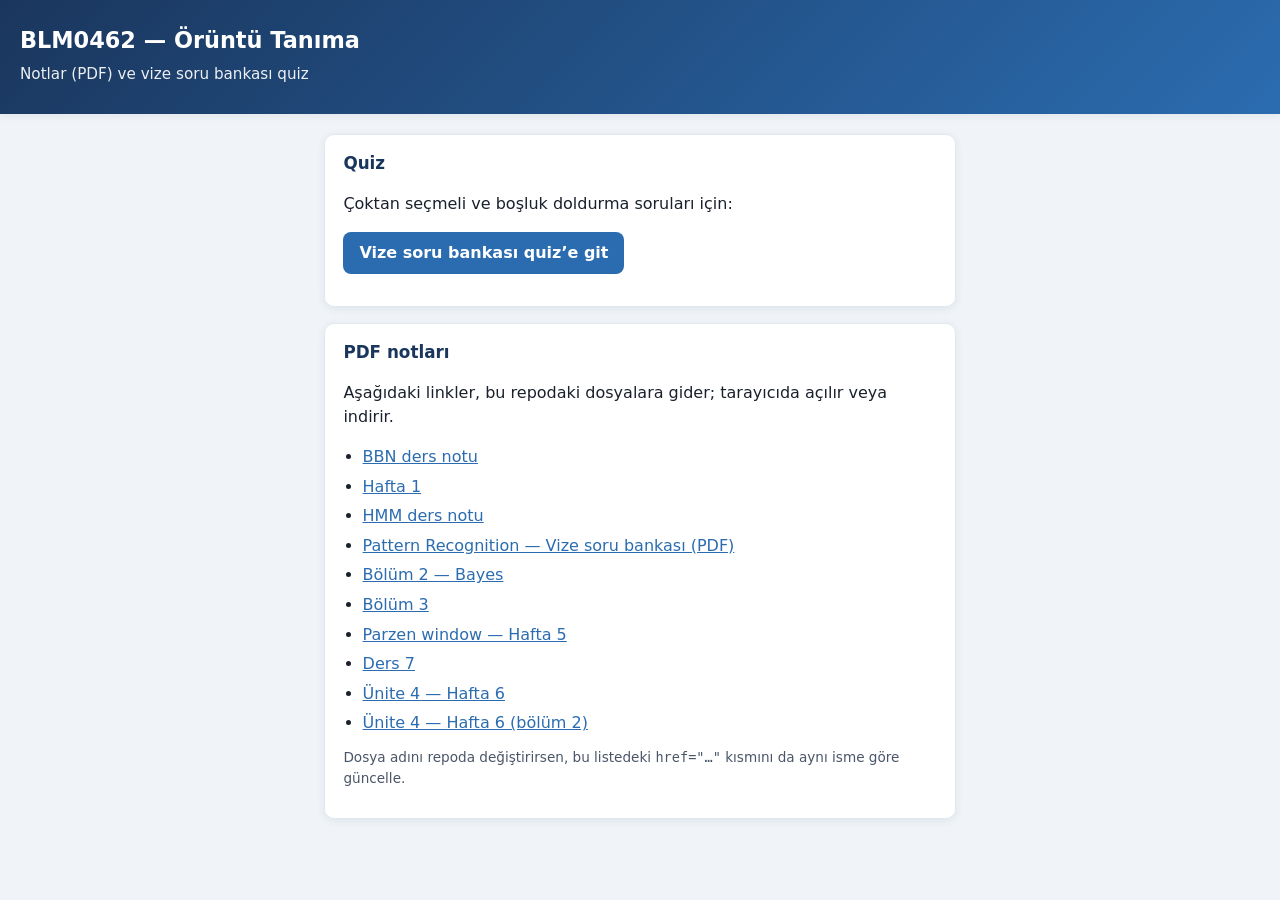
==== index.html @ e46fc5fb "v1" ====
<!DOCTYPE html>
<html lang="tr">
<head>
  <meta charset="UTF-8" />
  <meta name="viewport" content="width=device-width, initial-scale=1" />
  <title>BLM0462 — Örüntü Tanıma</title>
  <style>
    :root {
      --bg: #f0f4f8;
      --primary: #2b6cb0;
      --primary-dark: #1a365d;
      --card: #ffffff;
      --border: #e2e8f0;
      --muted: #4a5568;
      --radius: 10px;
      --shadow: 0 2px 8px rgba(26, 54, 93, 0.08);
    }
    * { box-sizing: border-box; }
    body {
      margin: 0;
      font-family: "Segoe UI", system-ui, -apple-system, sans-serif;
      background: var(--bg);
      color: #1a202c;
      line-height: 1.5;
      font-size: 16px;
    }
    header {
      background: linear-gradient(135deg, var(--primary-dark) 0%, var(--primary) 100%);
      color: #fff;
      padding: 1.5rem 1.25rem 1.75rem;
      box-shadow: var(--shadow);
    }
    header h1 { margin: 0 0 0.35rem; font-size: 1.4rem; }
    header p { margin: 0; opacity: 0.92; font-size: 0.95rem; }
    main { max-width: 42rem; margin: 0 auto; padding: 1.25rem; }
    section {
      background: var(--card);
      border: 1px solid var(--border);
      border-radius: var(--radius);
      padding: 1rem 1.15rem;
      margin-bottom: 1rem;
      box-shadow: var(--shadow);
    }
    section h2 {
      margin: 0 0 0.75rem;
      font-size: 1.05rem;
      color: var(--primary-dark);
    }
    .btn {
      display: inline-block;
      background: var(--primary);
      color: #fff !important;
      text-decoration: none;
      padding: 0.55rem 1rem;
      border-radius: 8px;
      font-weight: 600;
    }
    .btn:hover { filter: brightness(1.05); }
    ul { margin: 0; padding-left: 1.2rem; }
    li { margin: 0.35rem 0; }
    a:not(.btn) { color: var(--primary); }
    .hint { font-size: 0.85rem; color: var(--muted); margin-top: 0.75rem; }
  </style>
</head>
<body>
  <header>
    <h1>BLM0462 — Örüntü Tanıma</h1>
    <p>Notlar (PDF) ve vize soru bankası quiz</p>
  </header>
  <main>
    <section>
      <h2>Quiz</h2>
      <p>Çoktan seçmeli ve boşluk doldurma soruları için:</p>
      <p><a class="btn" href="quiz-web/index.html">Vize soru bankası quiz’e git</a></p>
    </section>
    <section>
      <h2>PDF notları</h2>
      <p>Aşağıdaki linkler, bu repodaki dosyalara gider; tarayıcıda açılır veya indirir.</p>
      <ul>
        <li><a href="BBN_Ders_Notu%20(2).pdf">BBN ders notu</a></li>
        <li><a href="BLM0462 Örüntü Tanıma - Hafta 1_v2.pdf">Hafta 1</a></li>
        <li><a href="HMM_Ders_Notu%20(2).pdf">HMM ders notu</a></li>
        <li><a href="Pattern_Recognition_Vize_Soru_Bankasi.pdf">Pattern Recognition — Vize soru bankası (PDF)</a></li>
        <li><a href="blm0462_chapter2_bayes.pdf">Bölüm 2 — Bayes</a></li>
        <li><a href="blm0462_chapter3.pdf">Bölüm 3</a></li>
        <li><a href="parzen_window_hafta5_v2.pdf">Parzen window — Hafta 5</a></li>
        <li><a href="ttb-Lecture7v2%20(3).pdf">Ders 7</a></li>
        <li><a href="Unite4_hafta6%20(2).pdf">Ünite 4 — Hafta 6</a></li>
        <li><a href="Unite4_hafta6-part2%20(2).pdf">Ünite 4 — Hafta 6 (bölüm 2)</a></li>
      </ul>
      <p class="hint">Dosya adını repoda değiştirirsen, bu listedeki <code>href=&quot;…&quot;</code> kısmını da aynı isme göre güncelle.</p>
    </section>
  </main>
</body>
</html>
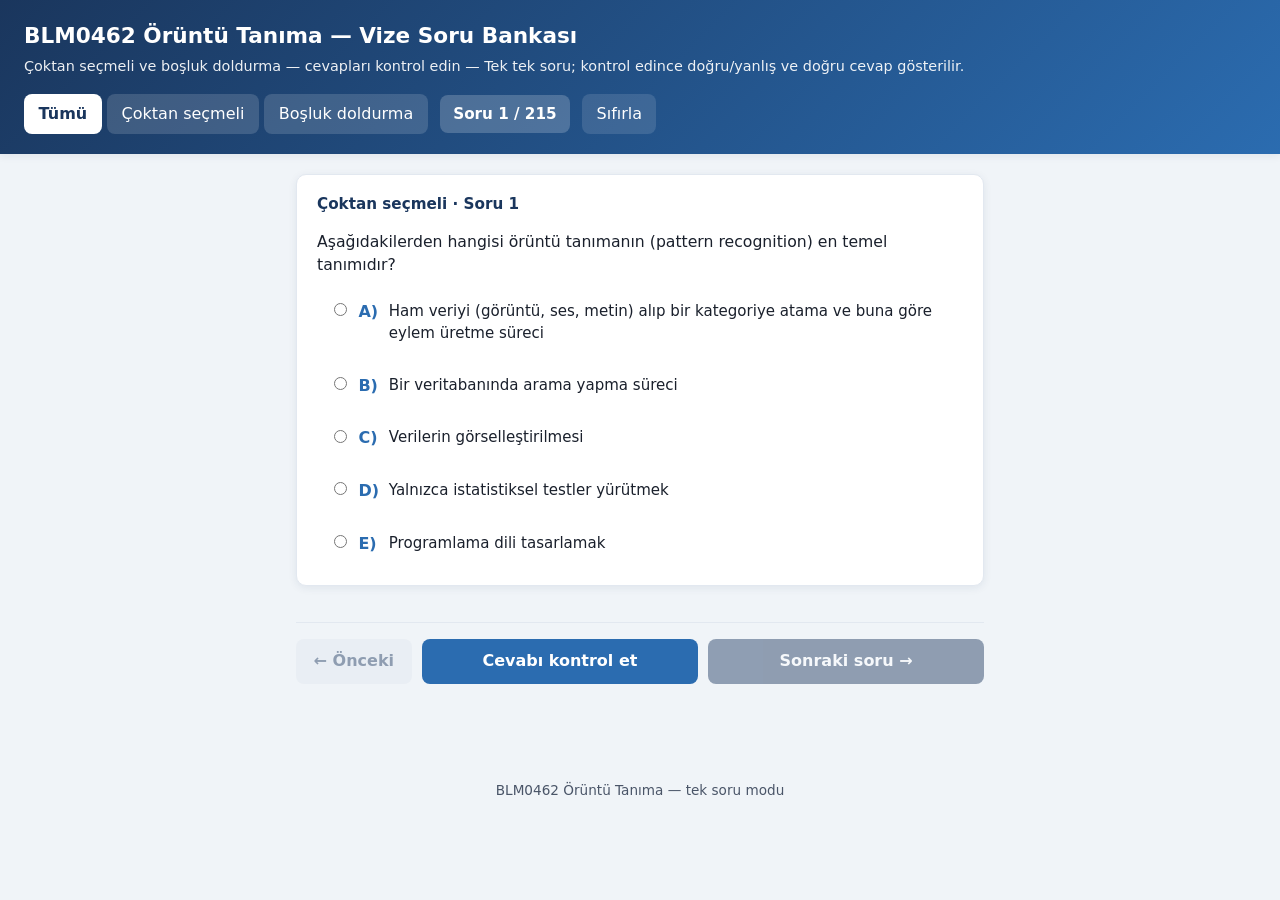
==== commit 63c3a25f: "Repo sadece GitHub Pages quiz: dosyalar kökte, PDF ve script kaldırıldı Made-with: Cursor" ====
--- a/index.html
+++ b/index.html
@@ -3,93 +3,31 @@
 <head>
   <meta charset="UTF-8" />
   <meta name="viewport" content="width=device-width, initial-scale=1" />
-  <title>BLM0462 — Örüntü Tanıma</title>
-  <style>
-    :root {
-      --bg: #f0f4f8;
-      --primary: #2b6cb0;
-      --primary-dark: #1a365d;
-      --card: #ffffff;
-      --border: #e2e8f0;
-      --muted: #4a5568;
-      --radius: 10px;
-      --shadow: 0 2px 8px rgba(26, 54, 93, 0.08);
-    }
-    * { box-sizing: border-box; }
-    body {
-      margin: 0;
-      font-family: "Segoe UI", system-ui, -apple-system, sans-serif;
-      background: var(--bg);
-      color: #1a202c;
-      line-height: 1.5;
-      font-size: 16px;
-    }
-    header {
-      background: linear-gradient(135deg, var(--primary-dark) 0%, var(--primary) 100%);
-      color: #fff;
-      padding: 1.5rem 1.25rem 1.75rem;
-      box-shadow: var(--shadow);
-    }
-    header h1 { margin: 0 0 0.35rem; font-size: 1.4rem; }
-    header p { margin: 0; opacity: 0.92; font-size: 0.95rem; }
-    main { max-width: 42rem; margin: 0 auto; padding: 1.25rem; }
-    section {
-      background: var(--card);
-      border: 1px solid var(--border);
-      border-radius: var(--radius);
-      padding: 1rem 1.15rem;
-      margin-bottom: 1rem;
-      box-shadow: var(--shadow);
-    }
-    section h2 {
-      margin: 0 0 0.75rem;
-      font-size: 1.05rem;
-      color: var(--primary-dark);
-    }
-    .btn {
-      display: inline-block;
-      background: var(--primary);
-      color: #fff !important;
-      text-decoration: none;
-      padding: 0.55rem 1rem;
-      border-radius: 8px;
-      font-weight: 600;
-    }
-    .btn:hover { filter: brightness(1.05); }
-    ul { margin: 0; padding-left: 1.2rem; }
-    li { margin: 0.35rem 0; }
-    a:not(.btn) { color: var(--primary); }
-    .hint { font-size: 0.85rem; color: var(--muted); margin-top: 0.75rem; }
-  </style>
+  <title>BLM0462 — Vize Soru Bankası Quiz</title>
+  <link rel="stylesheet" href="styles.css" />
 </head>
 <body>
-  <header>
-    <h1>BLM0462 — Örüntü Tanıma</h1>
-    <p>Notlar (PDF) ve vize soru bankası quiz</p>
+  <header class="app-header">
+    <h1 id="app-title">Yükleniyor…</h1>
+    <p id="app-subtitle"></p>
+    <div class="toolbar">
+      <div class="filter-group" role="tablist" aria-label="Soru türü">
+        <button type="button" data-filter="all" class="active">Tümü</button>
+        <button type="button" data-filter="mcq">Çoktan seçmeli</button>
+        <button type="button" data-filter="fib">Boşluk doldurma</button>
+      </div>
+      <span class="progress-badge" id="progress">—</span>
+      <button type="button" class="btn-ghost" id="btn-reset">Sıfırla</button>
+    </div>
   </header>
-  <main>
-    <section>
-      <h2>Quiz</h2>
-      <p>Çoktan seçmeli ve boşluk doldurma soruları için:</p>
-      <p><a class="btn" href="quiz-web/index.html">Vize soru bankası quiz’e git</a></p>
-    </section>
-    <section>
-      <h2>PDF notları</h2>
-      <p>Aşağıdaki linkler, bu repodaki dosyalara gider; tarayıcıda açılır veya indirir.</p>
-      <ul>
-        <li><a href="BBN_Ders_Notu%20(2).pdf">BBN ders notu</a></li>
-        <li><a href="BLM0462 Örüntü Tanıma - Hafta 1_v2.pdf">Hafta 1</a></li>
-        <li><a href="HMM_Ders_Notu%20(2).pdf">HMM ders notu</a></li>
-        <li><a href="Pattern_Recognition_Vize_Soru_Bankasi.pdf">Pattern Recognition — Vize soru bankası (PDF)</a></li>
-        <li><a href="blm0462_chapter2_bayes.pdf">Bölüm 2 — Bayes</a></li>
-        <li><a href="blm0462_chapter3.pdf">Bölüm 3</a></li>
-        <li><a href="parzen_window_hafta5_v2.pdf">Parzen window — Hafta 5</a></li>
-        <li><a href="ttb-Lecture7v2%20(3).pdf">Ders 7</a></li>
-        <li><a href="Unite4_hafta6%20(2).pdf">Ünite 4 — Hafta 6</a></li>
-        <li><a href="Unite4_hafta6-part2%20(2).pdf">Ünite 4 — Hafta 6 (bölüm 2)</a></li>
-      </ul>
-      <p class="hint">Dosya adını repoda değiştirirsen, bu listedeki <code>href=&quot;…&quot;</code> kısmını da aynı isme göre güncelle.</p>
-    </section>
-  </main>
+
+  <main id="quiz-main" class="quiz-main-single"></main>
+
+  <footer>
+    BLM0462 Örüntü Tanıma — tek soru modu
+  </footer>
+
+  <script src="questions-data.js"></script>
+  <script src="app.js"></script>
 </body>
 </html>
--- a/styles.css
+++ b/styles.css
@@ -0,0 +1,476 @@
+/* BLM0462 — Vize Quiz */
+:root {
+  --bg: #f0f4f8;
+  --card: #ffffff;
+  --primary: #2b6cb0;
+  --primary-dark: #1a365d;
+  --success: #276749;
+  --success-bg: #c6f6d5;
+  --error: #c53030;
+  --error-bg: #fed7d7;
+  --muted: #4a5568;
+  --border: #e2e8f0;
+  --radius: 10px;
+  --shadow: 0 2px 8px rgba(26, 54, 93, 0.08);
+}
+
+*,
+*::before,
+*::after {
+  box-sizing: border-box;
+}
+
+html {
+  scroll-behavior: smooth;
+}
+
+body {
+  margin: 0;
+  font-family: "Segoe UI", system-ui, -apple-system, sans-serif;
+  background: var(--bg);
+  color: #1a202c;
+  line-height: 1.5;
+  font-size: 16px;
+}
+
+.app-header {
+  background: linear-gradient(135deg, var(--primary-dark) 0%, var(--primary) 100%);
+  color: #fff;
+  padding: 1.25rem 1.5rem;
+  position: sticky;
+  top: 0;
+  z-index: 100;
+  box-shadow: var(--shadow);
+}
+
+.app-header h1 {
+  margin: 0 0 0.25rem;
+  font-size: 1.35rem;
+  font-weight: 700;
+}
+
+.app-header p {
+  margin: 0;
+  opacity: 0.92;
+  font-size: 0.9rem;
+}
+
+.toolbar {
+  display: flex;
+  flex-wrap: wrap;
+  gap: 0.75rem;
+  align-items: center;
+  margin-top: 1rem;
+}
+
+.filter-group {
+  display: flex;
+  flex-wrap: wrap;
+  gap: 0.35rem;
+}
+
+.filter-group button,
+.toolbar button {
+  font: inherit;
+  cursor: pointer;
+  border: none;
+  border-radius: 8px;
+  padding: 0.5rem 0.9rem;
+  transition: background 0.15s, transform 0.05s;
+}
+
+.filter-group button {
+  background: rgba(255, 255, 255, 0.15);
+  color: #fff;
+}
+
+.filter-group button:hover {
+  background: rgba(255, 255, 255, 0.28);
+}
+
+.filter-group button.active {
+  background: #fff;
+  color: var(--primary-dark);
+  font-weight: 600;
+}
+
+.btn-primary {
+  background: #fff !important;
+  color: var(--primary-dark) !important;
+  font-weight: 600;
+}
+
+.btn-primary:hover {
+  filter: brightness(0.97);
+}
+
+.btn-ghost {
+  background: rgba(255, 255, 255, 0.12) !important;
+  color: #fff !important;
+}
+
+.stats {
+  margin-left: auto;
+  font-size: 0.88rem;
+  opacity: 0.95;
+}
+
+.stats strong {
+  font-weight: 700;
+}
+
+.progress-badge {
+  background: rgba(255, 255, 255, 0.2);
+  padding: 0.45rem 0.85rem;
+  border-radius: 8px;
+  font-size: 0.95rem;
+  font-weight: 700;
+}
+
+.quiz-main-single {
+  max-width: 720px;
+}
+
+.single-wrap {
+  display: flex;
+  flex-direction: column;
+  gap: 0;
+}
+
+.feedback-panel {
+  margin-top: 1rem;
+  padding: 1rem 1.15rem;
+  border-radius: var(--radius);
+  border: 2px solid var(--border);
+  box-shadow: var(--shadow);
+}
+
+.feedback-panel.hidden {
+  display: none;
+}
+
+.feedback-panel.feedback-ok {
+  background: var(--success-bg);
+  border-color: var(--success);
+}
+
+.feedback-panel.feedback-bad {
+  background: var(--error-bg);
+  border-color: var(--error);
+}
+
+.feedback-title {
+  margin: 0 0 0.5rem;
+  font-size: 1.25rem;
+  font-weight: 700;
+}
+
+.feedback-panel.feedback-ok .feedback-title {
+  color: var(--success);
+}
+
+.feedback-panel.feedback-bad .feedback-title {
+  color: var(--error);
+}
+
+.feedback-correct {
+  margin: 0.35rem 0 0;
+  font-size: 1rem;
+}
+
+.feedback-correct-label {
+  margin: 0.5rem 0 0.25rem;
+  font-size: 0.95rem;
+  font-weight: 600;
+}
+
+.feedback-list {
+  margin: 0.25rem 0 0;
+  padding-left: 1.25rem;
+}
+
+.feedback-note {
+  margin: 0.65rem 0 0;
+  font-size: 0.92rem;
+  color: var(--muted);
+}
+
+.nav-row {
+  display: flex;
+  flex-wrap: wrap;
+  gap: 0.65rem;
+  margin-top: 1.25rem;
+  padding-top: 1rem;
+  border-top: 1px solid var(--border);
+}
+
+.btn-nav {
+  font: inherit;
+  cursor: pointer;
+  border: none;
+  border-radius: 8px;
+  padding: 0.65rem 1.1rem;
+  font-weight: 600;
+  transition: opacity 0.15s, transform 0.05s;
+}
+
+.btn-nav:disabled {
+  opacity: 0.45;
+  cursor: not-allowed;
+}
+
+.btn-prev {
+  background: #e2e8f0;
+  color: var(--primary-dark);
+}
+
+.btn-check {
+  background: var(--primary);
+  color: #fff;
+  flex: 1;
+  min-width: 160px;
+}
+
+.btn-next {
+  background: var(--primary-dark);
+  color: #fff;
+  flex: 1;
+  min-width: 160px;
+}
+
+.btn-nav:not(:disabled):hover {
+  filter: brightness(1.05);
+}
+
+.empty-msg {
+  padding: 2rem;
+  text-align: center;
+  color: var(--muted);
+}
+
+.card-single {
+  margin-bottom: 0;
+}
+
+.result-banner {
+  display: none;
+  margin: 1rem 1.5rem 0;
+  padding: 1rem 1.25rem;
+  border-radius: var(--radius);
+  background: var(--card);
+  border: 2px solid var(--primary);
+  box-shadow: var(--shadow);
+}
+
+.result-banner.visible {
+  display: block;
+}
+
+.result-banner h2 {
+  margin: 0 0 0.5rem;
+  font-size: 1.1rem;
+  color: var(--primary-dark);
+}
+
+.result-grid {
+  display: grid;
+  grid-template-columns: repeat(auto-fill, minmax(140px, 1fr));
+  gap: 0.75rem;
+}
+
+.result-item {
+  padding: 0.6rem 0.75rem;
+  border-radius: 8px;
+  font-size: 0.92rem;
+}
+
+.result-item.ok {
+  background: var(--success-bg);
+  color: var(--success);
+}
+
+.result-item.bad {
+  background: var(--error-bg);
+  color: var(--error);
+}
+
+main {
+  max-width: 880px;
+  margin: 0 auto;
+  padding: 1.25rem 1rem 4rem;
+}
+
+.section-title {
+  font-size: 1.05rem;
+  color: var(--primary);
+  margin: 2rem 0 1rem;
+  padding-bottom: 0.35rem;
+  border-bottom: 2px solid var(--border);
+}
+
+.section-title:first-of-type {
+  margin-top: 0.5rem;
+}
+
+.card {
+  background: var(--card);
+  border-radius: var(--radius);
+  padding: 1.15rem 1.25rem;
+  margin-bottom: 1rem;
+  box-shadow: var(--shadow);
+  border: 1px solid var(--border);
+}
+
+.card.hidden {
+  display: none;
+}
+
+.card h3 {
+  margin: 0 0 0.85rem;
+  font-size: 0.95rem;
+  font-weight: 600;
+  color: var(--primary-dark);
+}
+
+.q-text {
+  margin: 0 0 0.75rem;
+  font-size: 0.98rem;
+}
+
+.options {
+  display: flex;
+  flex-direction: column;
+  gap: 0.45rem;
+}
+
+.option {
+  display: flex;
+  align-items: flex-start;
+  gap: 0.5rem;
+  padding: 0.55rem 0.65rem;
+  border-radius: 8px;
+  cursor: pointer;
+  border: 2px solid transparent;
+  transition: background 0.12s, border-color 0.12s;
+}
+
+.option:hover {
+  background: #f7fafc;
+}
+
+.option input {
+  margin-top: 0.2rem;
+  flex-shrink: 0;
+}
+
+.option span.label {
+  font-weight: 600;
+  color: var(--primary);
+  min-width: 1.4rem;
+}
+
+.option span.text {
+  flex: 1;
+  font-size: 0.94rem;
+}
+
+/* Sonuç durumları */
+.card.checked .option {
+  cursor: default;
+}
+
+.card.checked .option.selected.correct {
+  background: var(--success-bg);
+  border-color: var(--success);
+}
+
+.card.checked .option.selected.wrong {
+  background: var(--error-bg);
+  border-color: var(--error);
+}
+
+.card.checked .option.correct-answer:not(.selected) {
+  background: #e6fffa;
+  border-color: #38a169;
+  border-style: dashed;
+}
+
+.fib-line {
+  display: flex;
+  flex-wrap: wrap;
+  align-items: center;
+  gap: 0.35rem 0.5rem;
+  font-size: 0.96rem;
+  line-height: 1.65;
+}
+
+.fib-line input.fib-input {
+  min-width: 120px;
+  flex: 1 1 140px;
+  max-width: 100%;
+  padding: 0.4rem 0.55rem;
+  font: inherit;
+  border: 2px solid var(--border);
+  border-radius: 6px;
+}
+
+.fib-line input.fib-input:focus {
+  outline: none;
+  border-color: var(--primary);
+}
+
+.card.checked .fib-input.correct {
+  border-color: var(--success);
+  background: var(--success-bg);
+}
+
+.card.checked .fib-input.wrong {
+  border-color: var(--error);
+  background: var(--error-bg);
+}
+
+.explanation {
+  margin-top: 0.75rem;
+  padding: 0.65rem 0.75rem;
+  background: #edf2f7;
+  border-radius: 8px;
+  font-size: 0.88rem;
+  color: var(--muted);
+  display: none;
+}
+
+.card.checked .explanation.show {
+  display: block;
+}
+
+.correct-answer-hint {
+  margin-top: 0.5rem;
+  font-size: 0.88rem;
+  color: var(--success);
+  font-weight: 600;
+  display: none;
+}
+
+.card.checked .correct-answer-hint.show {
+  display: block;
+}
+
+footer {
+  text-align: center;
+  padding: 2rem 1rem;
+  color: var(--muted);
+  font-size: 0.85rem;
+}
+
+@media (max-width: 600px) {
+  .stats {
+    width: 100%;
+    margin-left: 0;
+    margin-top: 0.5rem;
+  }
+
+  .toolbar {
+    flex-direction: column;
+    align-items: stretch;
+  }
+}
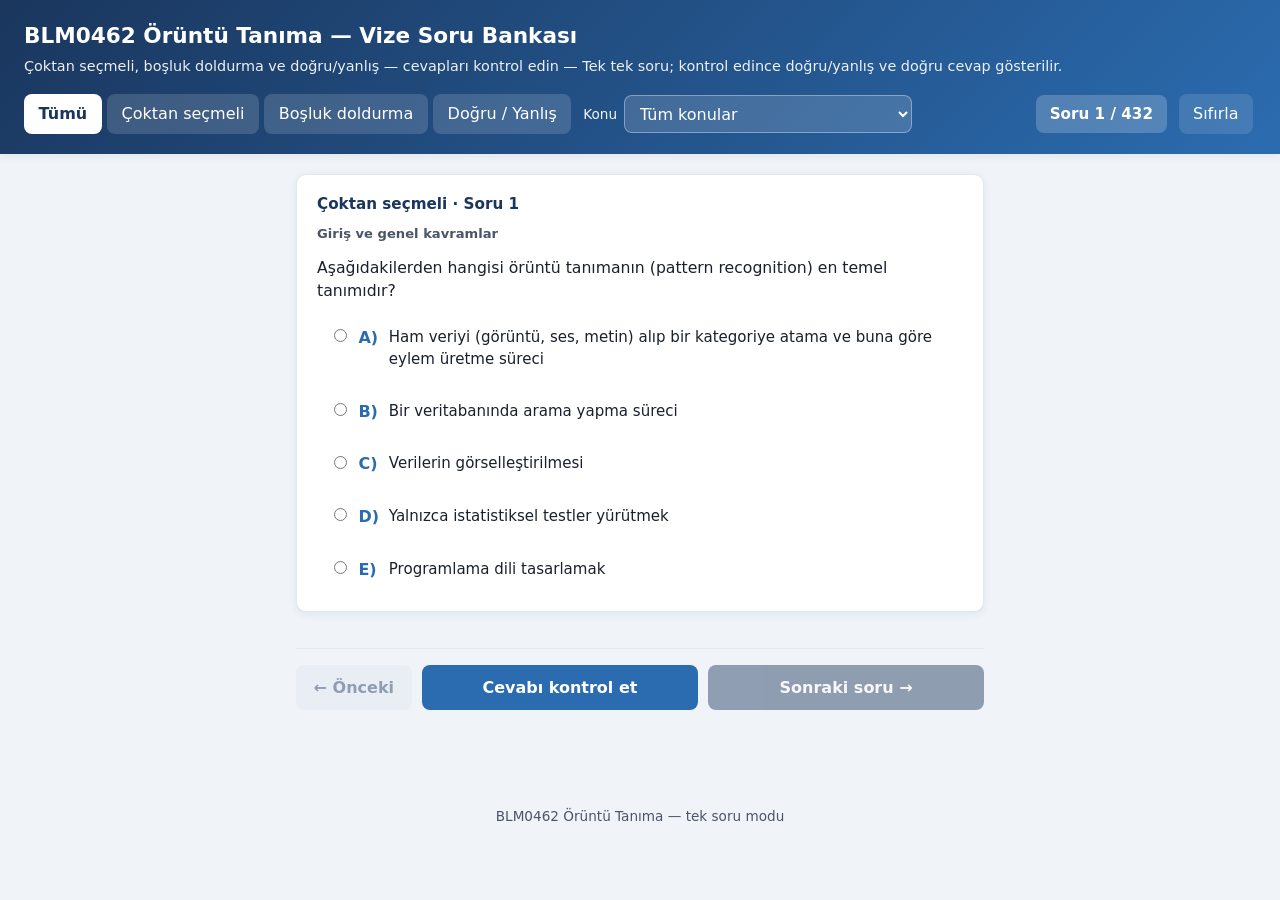
==== commit ca694db0: "v2" ====
--- a/index.html
+++ b/index.html
@@ -15,6 +15,13 @@
         <button type="button" data-filter="all" class="active">Tümü</button>
         <button type="button" data-filter="mcq">Çoktan seçmeli</button>
         <button type="button" data-filter="fib">Boşluk doldurma</button>
+        <button type="button" data-filter="tf">Doğru / Yanlış</button>
+      </div>
+      <div class="topic-wrap">
+        <label for="topic-filter" class="topic-label">Konu</label>
+        <select id="topic-filter" class="topic-select" aria-label="Ders konusu filtresi">
+          <option value="all">Tüm konular</option>
+        </select>
       </div>
       <span class="progress-badge" id="progress">—</span>
       <button type="button" class="btn-ghost" id="btn-reset">Sıfırla</button>
--- a/styles.css
+++ b/styles.css
@@ -63,6 +63,61 @@
   margin-top: 1rem;
 }
 
+.topic-wrap {
+  display: flex;
+  align-items: center;
+  gap: 0.45rem;
+}
+
+.topic-label {
+  font-size: 0.85rem;
+  opacity: 0.95;
+  white-space: nowrap;
+}
+
+.topic-select {
+  font: inherit;
+  padding: 0.45rem 0.65rem;
+  border-radius: 8px;
+  border: 1px solid rgba(255, 255, 255, 0.35);
+  background: rgba(255, 255, 255, 0.15);
+  color: #fff;
+  max-width: min(100%, 18rem);
+  cursor: pointer;
+}
+
+.topic-select option {
+  color: #1a202c;
+}
+
+.topic-tag {
+  margin: -0.35rem 0 0.75rem;
+  font-size: 0.82rem;
+  color: var(--muted);
+  font-weight: 600;
+}
+
+.options-tf {
+  display: grid;
+  grid-template-columns: 1fr 1fr;
+  gap: 0.65rem;
+  max-width: 28rem;
+}
+
+.options-tf .option {
+  padding: 0.65rem 0.85rem;
+  border-radius: var(--radius);
+  border: 2px solid var(--border);
+}
+
+.options-tf .option:hover {
+  border-color: var(--primary);
+}
+
+.toolbar .filter-group {
+  max-width: 100%;
+}
+
 .filter-group {
   display: flex;
   flex-wrap: wrap;
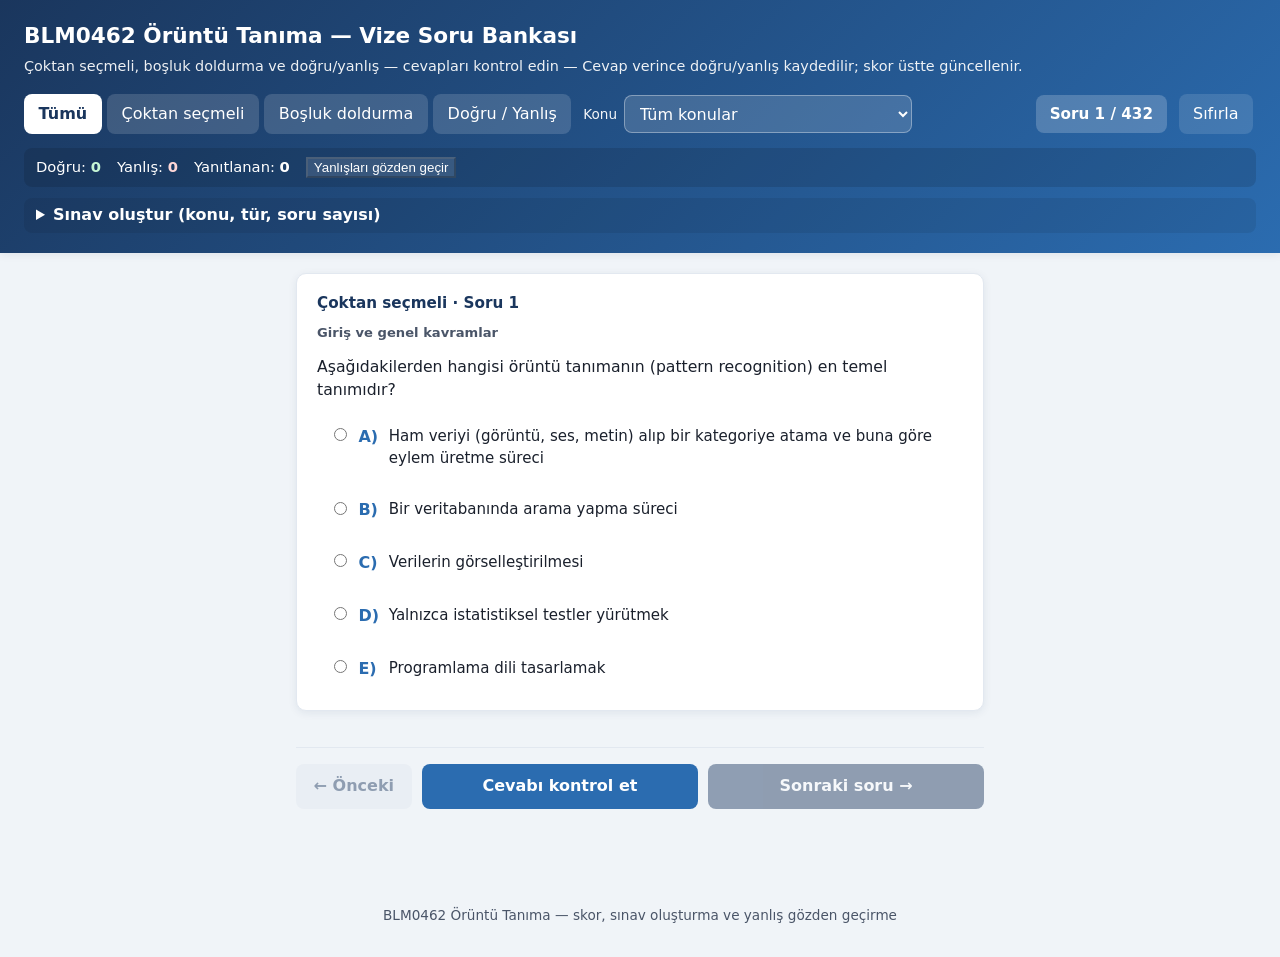
==== commit 43fe6111: "v3" ====
--- a/index.html
+++ b/index.html
@@ -26,12 +26,46 @@
       <span class="progress-badge" id="progress">—</span>
       <button type="button" class="btn-ghost" id="btn-reset">Sıfırla</button>
     </div>
+    <div class="score-strip" id="score-strip" aria-live="polite">
+      <span class="score-item score-ok">Doğru: <strong id="stat-correct">0</strong></span>
+      <span class="score-item score-bad">Yanlış: <strong id="stat-wrong">0</strong></span>
+      <span class="score-item">Yanıtlanan: <strong id="stat-answered">0</strong></span>
+      <button type="button" class="btn-ghost btn-wrong-review" id="btn-wrong-review" disabled>
+        Yanlışları gözden geçir
+      </button>
+    </div>
+    <details class="exam-details" id="exam-details">
+      <summary class="exam-summary">Sınav oluştur (konu, tür, soru sayısı)</summary>
+      <div class="exam-form" id="exam-form">
+        <p class="exam-hint">Aşağıdan konu ve soru türlerini seçin; havuzdan karıştırılarak belirttiğiniz sayıda soru gelir.</p>
+        <fieldset class="exam-fieldset">
+          <legend>Konular</legend>
+          <div class="topic-checkboxes" id="exam-topic-boxes"></div>
+          <label class="exam-inline"><input type="checkbox" id="exam-topics-all" checked /> Tüm konular</label>
+        </fieldset>
+        <fieldset class="exam-fieldset">
+          <legend>Soru türleri</legend>
+          <label><input type="checkbox" id="exam-type-mcq" checked /> Çoktan seçmeli</label>
+          <label><input type="checkbox" id="exam-type-fib" checked /> Boşluk doldurma</label>
+          <label><input type="checkbox" id="exam-type-tf" checked /> Doğru / Yanlış</label>
+        </fieldset>
+        <div class="exam-row">
+          <label for="exam-count">Soru sayısı</label>
+          <input type="number" id="exam-count" min="1" value="20" />
+          <span class="exam-max" id="exam-max-hint"></span>
+        </div>
+        <label class="exam-inline"><input type="checkbox" id="exam-shuffle" checked /> Karıştır</label>
+        <div class="exam-actions">
+          <button type="button" class="btn-primary" id="btn-start-exam">Sınava başla</button>
+        </div>
+      </div>
+    </details>
   </header>
 
   <main id="quiz-main" class="quiz-main-single"></main>
 
   <footer>
-    BLM0462 Örüntü Tanıma — tek soru modu
+    BLM0462 Örüntü Tanıma — skor, sınav oluşturma ve yanlış gözden geçirme
   </footer>
 
   <script src="questions-data.js"></script>
--- a/styles.css
+++ b/styles.css
@@ -118,6 +118,141 @@
   max-width: 100%;
 }
 
+.score-strip {
+  display: flex;
+  flex-wrap: wrap;
+  align-items: center;
+  gap: 0.75rem 1rem;
+  margin-top: 0.85rem;
+  padding: 0.55rem 0.75rem;
+  background: rgba(0, 0, 0, 0.12);
+  border-radius: 8px;
+  font-size: 0.92rem;
+}
+
+.score-item {
+  white-space: nowrap;
+}
+
+.score-ok strong {
+  color: #c6f6d5;
+}
+
+.score-bad strong {
+  color: #fed7d7;
+}
+
+.btn-wrong-review:not(:disabled) {
+  margin-left: auto;
+  font-weight: 600;
+  border: 1px solid rgba(255, 255, 255, 0.45);
+}
+
+.exam-details {
+  margin-top: 0.65rem;
+  border-radius: 8px;
+  background: rgba(0, 0, 0, 0.08);
+  padding: 0.35rem 0.75rem;
+}
+
+.exam-summary {
+  cursor: pointer;
+  font-weight: 600;
+  outline: none;
+}
+
+.exam-details[open] .exam-summary {
+  margin-bottom: 0.6rem;
+}
+
+.exam-hint {
+  margin: 0 0 0.75rem;
+  font-size: 0.88rem;
+  opacity: 0.92;
+}
+
+.exam-fieldset {
+  border: 1px solid rgba(255, 255, 255, 0.25);
+  border-radius: 8px;
+  padding: 0.6rem 0.85rem;
+  margin: 0 0 0.75rem;
+}
+
+.exam-fieldset legend {
+  padding: 0 0.35rem;
+  font-size: 0.88rem;
+  font-weight: 600;
+}
+
+.topic-checkboxes {
+  display: flex;
+  flex-direction: column;
+  gap: 0.35rem;
+  margin-bottom: 0.5rem;
+  max-height: 8rem;
+  overflow-y: auto;
+}
+
+.exam-topic-label {
+  display: flex;
+  align-items: center;
+  gap: 0.4rem;
+  font-size: 0.88rem;
+  cursor: pointer;
+}
+
+.exam-inline {
+  display: flex;
+  align-items: center;
+  gap: 0.4rem;
+  font-size: 0.88rem;
+  cursor: pointer;
+  margin-top: 0.25rem;
+}
+
+.exam-row {
+  display: flex;
+  flex-wrap: wrap;
+  align-items: center;
+  gap: 0.5rem 0.75rem;
+  margin-bottom: 0.5rem;
+}
+
+.exam-row input[type="number"] {
+  width: 5rem;
+  padding: 0.4rem 0.5rem;
+  border-radius: 6px;
+  border: 1px solid rgba(255, 255, 255, 0.35);
+  background: rgba(255, 255, 255, 0.95);
+  color: #1a202c;
+}
+
+.exam-max {
+  font-size: 0.85rem;
+  opacity: 0.9;
+}
+
+.exam-actions {
+  margin-top: 0.75rem;
+}
+
+.review-banner {
+  padding: 0.65rem 0.85rem;
+  margin-bottom: 0.85rem;
+  border-radius: var(--radius);
+  background: rgba(254, 215, 215, 0.35);
+  border: 1px solid rgba(197, 48, 48, 0.35);
+  font-size: 0.88rem;
+  font-weight: 500;
+}
+
+@media (max-width: 520px) {
+  .btn-wrong-review:not(:disabled) {
+    margin-left: 0;
+    width: 100%;
+  }
+}
+
 .filter-group {
   display: flex;
   flex-wrap: wrap;
